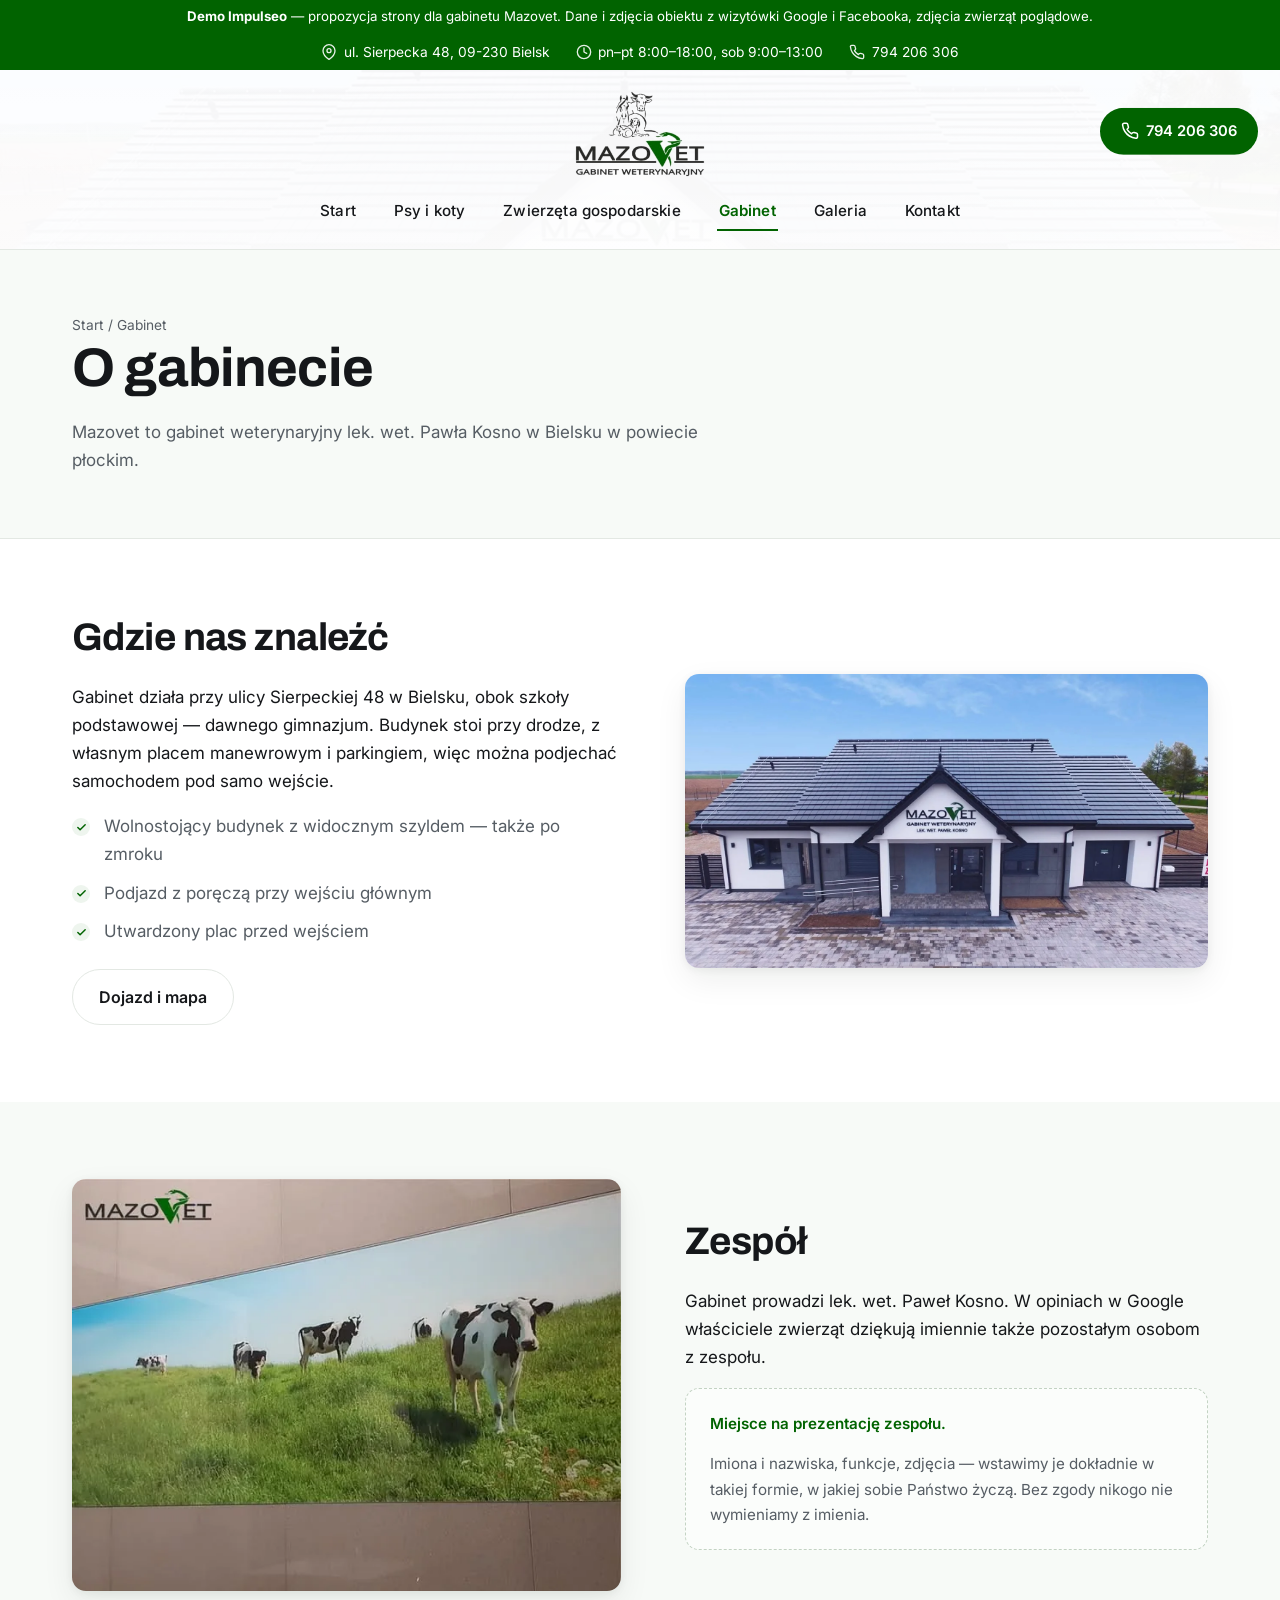
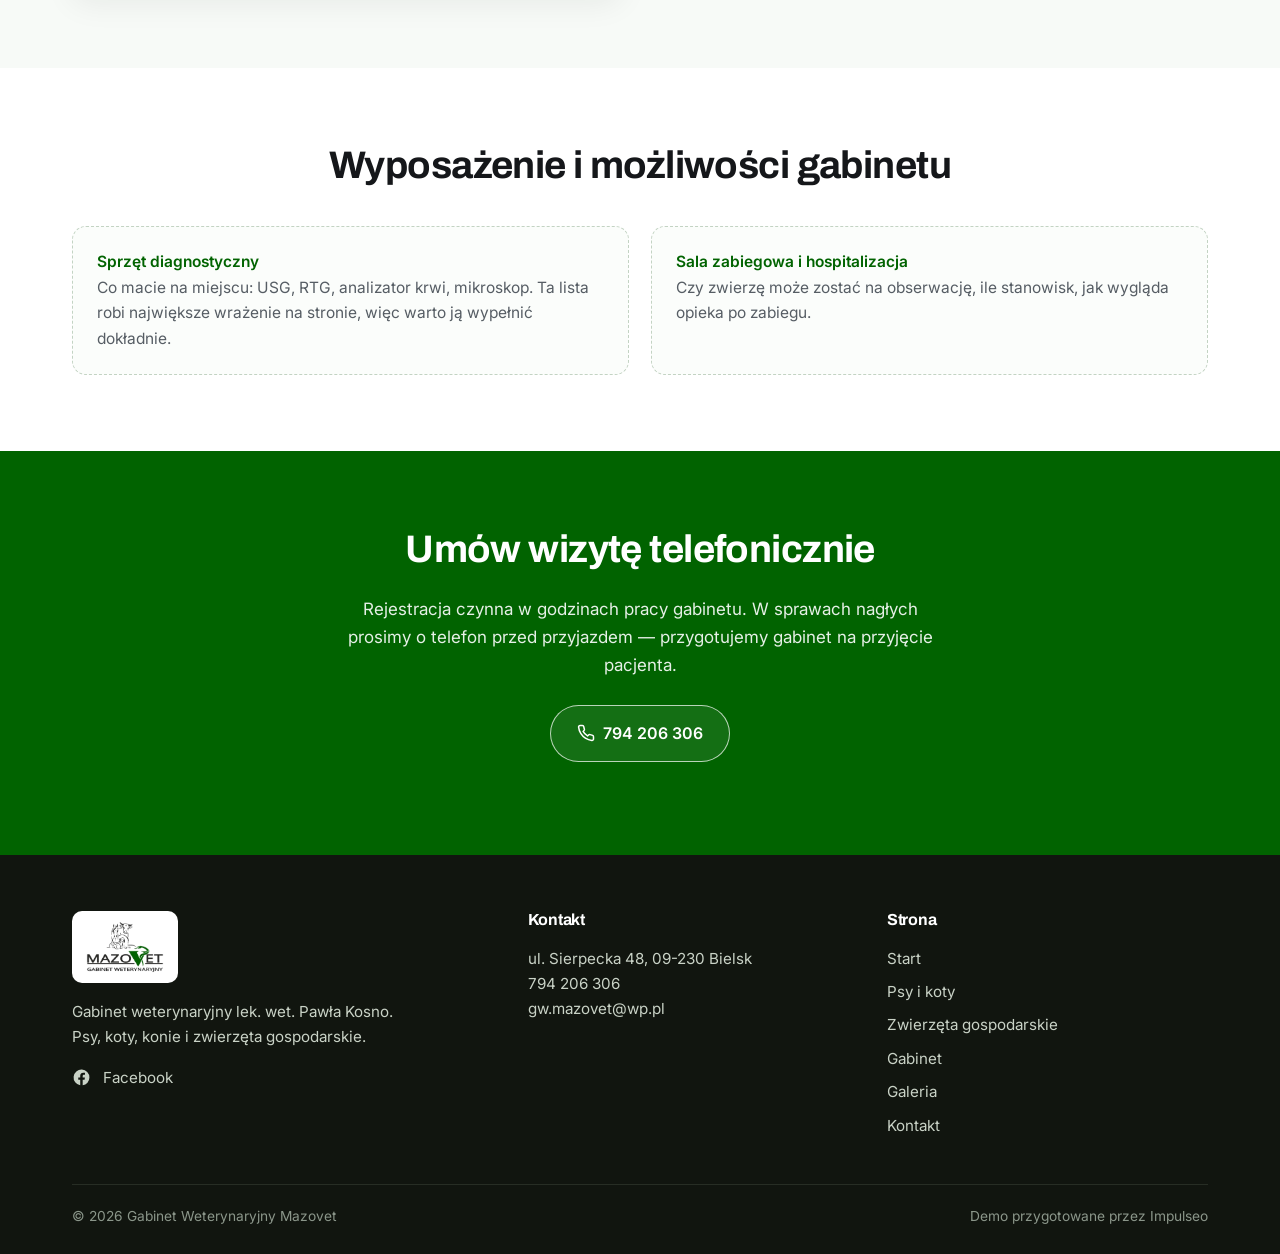
==== gabinet.html @ cbe58771 "Demo strony dla Gabinetu Weterynaryjnego Mazovet (Bielsk) Sześć podstron na treściach potwierdzonych" ====
<!DOCTYPE html>
<html lang="pl">
<head>
<meta charset="utf-8">
<meta name="viewport" content="width=device-width, initial-scale=1">
<meta name="robots" content="noindex, nofollow">
<title>O gabinecie — Mazovet, weterynarz w Bielsku</title>
<meta name="description" content="Gabinet weterynaryjny Mazovet przy ul. Sierpeckiej 48 w Bielsku — budynek, zespół i wyposażenie. Telefon: 794 206 306.">
<link rel="canonical" href="https://impulseo-pl.github.io/mazovet-gabinet-weterynaryjny/gabinet.html">
<meta property="og:type" content="website">
<meta property="og:title" content="O gabinecie — Mazovet, weterynarz w Bielsku">
<meta property="og:description" content="Gabinet weterynaryjny Mazovet przy ul. Sierpeckiej 48 w Bielsku — budynek, zespół i wyposażenie. Telefon: 794 206 306.">
<meta property="og:image" content="https://impulseo-pl.github.io/mazovet-gabinet-weterynaryjny/assets/img/klinika.webp">
<meta property="og:locale" content="pl_PL">
<meta name="twitter:card" content="summary_large_image">
<link rel="icon" href="assets/img/favicon-32.png?v=e018c4e5" sizes="32x32">
<link rel="icon" href="assets/img/favicon-192.png?v=eaf40a9d" sizes="192x192">
<link rel="apple-touch-icon" href="assets/img/apple-touch-icon.png?v=413454d2">
<link rel="preconnect" href="https://fonts.googleapis.com">
<link rel="preconnect" href="https://fonts.gstatic.com" crossorigin>
<link href="https://fonts.googleapis.com/css2?family=Archivo:wght@600;700&family=Inter:wght@400;500;600&display=swap" rel="stylesheet">
<link rel="stylesheet" href="assets/style.css?v=e5a9e0aa">
</head>
<body>

<div class="demo-bar">
  <b>Demo Impulseo</b> — propozycja strony dla gabinetu Mazovet. Dane i zdjęcia obiektu z wizytówki Google i Facebooka, zdjęcia zwierząt poglądowe.
</div>

<header class="site-head">
  <div class="topbar">
    <div class="wrap">
      <span class="ti"><svg viewBox="0 0 24 24" fill="none" stroke="currentColor" stroke-width="2" stroke-linecap="round" stroke-linejoin="round"><path d="M21 10c0 7-9 13-9 13s-9-6-9-13a9 9 0 0 1 18 0z"/><circle cx="12" cy="10" r="3"/></svg> ul. Sierpecka 48, 09-230 Bielsk</span>
      <span class="ti hide-m"><svg viewBox="0 0 24 24" fill="none" stroke="currentColor" stroke-width="2" stroke-linecap="round" stroke-linejoin="round"><circle cx="12" cy="12" r="10"/><polyline points="12 6 12 12 16 14"/></svg> pn–pt 8:00–18:00, sob 9:00–13:00</span>
      <a class="ti" href="tel:+48794206306"><svg viewBox="0 0 24 24" fill="none" stroke="currentColor" stroke-width="2" stroke-linecap="round" stroke-linejoin="round"><path d="M22 16.92v3a2 2 0 0 1-2.18 2 19.79 19.79 0 0 1-8.63-3.07 19.5 19.5 0 0 1-6-6 19.79 19.79 0 0 1-3.07-8.67A2 2 0 0 1 4.11 2h3a2 2 0 0 1 2 1.72c.13.96.36 1.9.7 2.81a2 2 0 0 1-.45 2.11L8.09 9.91a16 16 0 0 0 6 6l1.27-1.27a2 2 0 0 1 2.11-.45c.9.34 1.85.57 2.81.7A2 2 0 0 1 22 16.92z"/></svg> 794 206 306</a>
    </div>
  </div>
  <div class="head-bg">
  <div class="head-main">
    <a class="brand" href="index.html">
      <img src="assets/img/logo.png?v=a83ef169" alt="Mazovet — Gabinet Weterynaryjny" width="461" height="307">
    </a>
    <a class="btn btn-primary btn-sm head-cta" href="tel:+48794206306"><svg viewBox="0 0 24 24" fill="none" stroke="currentColor" stroke-width="2" stroke-linecap="round" stroke-linejoin="round"><path d="M22 16.92v3a2 2 0 0 1-2.18 2 19.79 19.79 0 0 1-8.63-3.07 19.5 19.5 0 0 1-6-6 19.79 19.79 0 0 1-3.07-8.67A2 2 0 0 1 4.11 2h3a2 2 0 0 1 2 1.72c.13.96.36 1.9.7 2.81a2 2 0 0 1-.45 2.11L8.09 9.91a16 16 0 0 0 6 6l1.27-1.27a2 2 0 0 1 2.11-.45c.9.34 1.85.57 2.81.7A2 2 0 0 1 22 16.92z"/></svg> 794 206 306</a>
    <button class="burger" aria-expanded="false" aria-controls="mainnav" aria-label="Menu">
      <span></span><span></span><span></span>
    </button>
  </div>
  <nav class="mainnav" id="mainnav" aria-label="Główna"><a href="index.html">Start</a><a href="psy-i-koty.html">Psy i koty</a><a href="zwierzeta-gospodarskie.html">Zwierzęta gospodarskie</a><a href="gabinet.html" aria-current="page">Gabinet</a><a href="galeria.html">Galeria</a><a href="kontakt.html">Kontakt</a></nav>
  </div>
</header>

<div class="pagehead">
  <div class="wrap">
    <p class="crumbs"><a href="index.html">Start</a> / Gabinet</p>
    <h1>O gabinecie</h1>
    <p>Mazovet to gabinet weterynaryjny lek. wet. Pawła Kosno w Bielsku w powiecie płockim.</p>
  </div>
</div>

<section>
  <div class="wrap">
    <div class="split">
      <div class="split-txt">
        <h2 class="mt0">Gdzie nas znaleźć</h2>
        <p>Gabinet działa przy ulicy Sierpeckiej 48 w Bielsku, obok szkoły podstawowej — dawnego gimnazjum. Budynek stoi przy drodze, z własnym placem manewrowym i parkingiem, więc można podjechać samochodem pod samo wejście.</p>
        <ul class="ticks">
          <li>Wolnostojący budynek z widocznym szyldem — także po zmroku</li>
          <li>Podjazd z poręczą przy wejściu głównym</li>
          <li>Utwardzony plac przed wejściem</li>
        </ul>
        <a class="btn btn-line" href="kontakt.html">Dojazd i mapa</a>
      </div>
      <div class="split-img"><img src="assets/img/klinika.webp?v=2d670b01" alt="Budynek gabinetu Mazovet" width="1440" height="810" loading="lazy"></div>
    </div>
  </div>
</section>

<section style="background:var(--bg-2)">
  <div class="wrap">
    <div class="split rev">
      <div class="split-txt">
        <h2 class="mt0">Zespół</h2>
        <p>Gabinet prowadzi lek. wet. Paweł Kosno. W opiniach w Google właściciele zwierząt dziękują imiennie także pozostałym osobom z zespołu.</p>
        <div class="todo">
          <p><b>Miejsce na prezentację zespołu.</b></p>
          <p>Imiona i nazwiska, funkcje, zdjęcia — wstawimy je dokładnie w takiej formie, w jakiej sobie Państwo życzą. Bez zgody nikogo nie wymieniamy z imienia.</p>
        </div>
      </div>
      <div class="split-img"><img src="assets/img/gabinet-wnetrze.webp?v=be532d9b" alt="Wnętrze gabinetu Mazovet" width="640" height="480" loading="lazy"></div>
    </div>
  </div>
</section>

<section>
  <div class="wrap">
    <div class="sec-head center">
      <h2>Wyposażenie i możliwości gabinetu</h2>
    </div>
    <div class="grid g2">
      <div class="card todo"><p><b>Sprzęt diagnostyczny</b></p><p>Co macie na miejscu: USG, RTG, analizator krwi, mikroskop. Ta lista robi największe wrażenie na stronie, więc warto ją wypełnić dokładnie.</p></div>
      <div class="card todo"><p><b>Sala zabiegowa i hospitalizacja</b></p><p>Czy zwierzę może zostać na obserwację, ile stanowisk, jak wygląda opieka po zabiegu.</p></div>
    </div>
  </div>
</section>

<section class="cta">
  <div class="wrap">
    <h2>Umów wizytę telefonicznie</h2>
    <p>Rejestracja czynna w godzinach pracy gabinetu. W sprawach nagłych prosimy o telefon przed przyjazdem — przygotujemy gabinet na przyjęcie pacjenta.</p>
    <p style="margin-top:26px"><a class="btn btn-ghost" href="tel:+48794206306"><svg viewBox="0 0 24 24" fill="none" stroke="currentColor" stroke-width="2" stroke-linecap="round" stroke-linejoin="round"><path d="M22 16.92v3a2 2 0 0 1-2.18 2 19.79 19.79 0 0 1-8.63-3.07 19.5 19.5 0 0 1-6-6 19.79 19.79 0 0 1-3.07-8.67A2 2 0 0 1 4.11 2h3a2 2 0 0 1 2 1.72c.13.96.36 1.9.7 2.81a2 2 0 0 1-.45 2.11L8.09 9.91a16 16 0 0 0 6 6l1.27-1.27a2 2 0 0 1 2.11-.45c.9.34 1.85.57 2.81.7A2 2 0 0 1 22 16.92z"/></svg> 794 206 306</a></p>
  </div>
</section>

<script type="application/ld+json">
{"@context":"https://schema.org","@type":"VeterinaryCare","name":"Mazovet — Gabinet Weterynaryjny lek. wet. Paweł Kosno",
"telephone":"+48 794 206 306","email":"gw.mazovet@wp.pl",
"address":{"@type":"PostalAddress","streetAddress":"ul. Sierpecka 48","postalCode":"09-230","addressLocality":"Bielsk","addressRegion":"mazowieckie","addressCountry":"PL"},
"geo":{"@type":"GeoCoordinates","latitude":52.6791114,"longitude":19.8009251},
"areaServed":["Bielsk","Gozdowo","Drobin","Sierpc","Płock","powiat płocki"],
"openingHoursSpecification":[
{"@type":"OpeningHoursSpecification","dayOfWeek":["Monday","Tuesday","Wednesday","Thursday","Friday"],"opens":"08:00","closes":"18:00"},
{"@type":"OpeningHoursSpecification","dayOfWeek":"Saturday","opens":"09:00","closes":"13:00"}],
"sameAs":["https://www.facebook.com/profile.php?id=100063583105562"]}
</script>

<footer class="site-foot">
  <div class="wrap">
    <div class="foot-grid">
      <div>
        <img class="flogo" src="assets/img/logo.png?v=a83ef169" alt="Mazovet — Gabinet Weterynaryjny" width="461" height="307">
        <p class="mt0">Gabinet weterynaryjny lek. wet. Pawła Kosno.<br>Psy, koty, konie i zwierzęta gospodarskie.</p>
        <p><a href="https://www.facebook.com/profile.php?id=100063583105562" rel="noopener"><svg viewBox="0 0 24 24" fill="currentColor"><path d="M22 12a10 10 0 1 0-11.6 9.9v-7h-2.5V12h2.5V9.8c0-2.5 1.5-3.9 3.8-3.9 1.1 0 2.2.2 2.2.2v2.5h-1.3c-1.2 0-1.6.8-1.6 1.6V12h2.8l-.4 2.9h-2.4v7A10 10 0 0 0 22 12z"/></svg> Facebook</a></p>
      </div>
      <div>
        <h4>Kontakt</h4>
        <p>ul. Sierpecka 48, 09-230 Bielsk<br>
        <a href="tel:+48794206306">794 206 306</a><br>
        <a href="mailto:gw.mazovet@wp.pl">gw.mazovet@wp.pl</a></p>
      </div>
      <div>
        <h4>Strona</h4>
        <ul class="foot-links"><li><a href="index.html">Start</a></li><li><a href="psy-i-koty.html">Psy i koty</a></li><li><a href="zwierzeta-gospodarskie.html">Zwierzęta gospodarskie</a></li><li><a href="gabinet.html">Gabinet</a></li><li><a href="galeria.html">Galeria</a></li><li><a href="kontakt.html">Kontakt</a></li></ul>
      </div>
    </div>
    <div class="foot-bottom">
      <span>© 2026 Gabinet Weterynaryjny Mazovet</span>
      <span>Demo przygotowane przez Impulseo</span>
    </div>
  </div>
</footer>

<script src="assets/main.js?v=67fc43ce"></script>
</body>
</html>
---- assets/style.css ----
/* Mazovet — Gabinet Weterynaryjny. Demo Impulseo. */
:root{
  --green:#016300;
  --green-d:#014a00;
  --green-l:#eef5ee;
  --ink:#15171a;
  --ink-2:#565d64;
  --line:#e3e8e3;
  --bg:#fff;
  --bg-2:#f7faf7;
  --radius:14px;
  --shadow:0 2px 8px rgba(16,32,16,.06), 0 12px 32px rgba(16,32,16,.07);
  --head-h:188px;
}

*{box-sizing:border-box}
html{scroll-behavior:smooth}
body{
  margin:0;background:var(--bg);color:var(--ink);
  font-family:Inter,-apple-system,BlinkMacSystemFont,"Segoe UI",Roboto,sans-serif;
  font-size:17px;line-height:1.65;-webkit-font-smoothing:antialiased;
}
img{max-width:100%;display:block}
a{color:inherit}
h1,h2,h3,h4{font-family:Archivo,Inter,sans-serif;line-height:1.14;letter-spacing:-.015em;margin:0 0 .6em}
h1{font-size:clamp(2.05rem, 1.5rem + 2.4vw, 3.4rem);font-weight:700}
h2{font-size:clamp(1.6rem, 1.25rem + 1.5vw, 2.4rem);font-weight:700}
h3{font-size:1.18rem;font-weight:600}
p{margin:0 0 1em}
.wrap{max-width:1180px;margin:0 auto;padding:0 22px}
.wrap-narrow{max-width:900px;margin:0 auto;padding:0 22px}
.sr-only{position:absolute;width:1px;height:1px;padding:0;margin:-1px;overflow:hidden;clip:rect(0 0 0 0);white-space:nowrap;border:0}
section{padding:clamp(52px,6vw,90px) 0}
.lead{font-size:1.12rem;color:var(--ink-2);max-width:62ch}
.muted{color:var(--ink-2)}
.center{text-align:center}
.mt0{margin-top:0}

/* ---------- pasek demo ---------- */
.demo-bar{background:var(--green);color:#fff;font-size:.83rem;text-align:center;padding:.55em 20px;line-height:1.45}
.demo-bar b{font-weight:700}

/* ---------- nagłówek: gruby, logo centralnie ---------- */
.site-head{position:relative;z-index:40;background:#fff;border-bottom:1px solid var(--line)}
.head-bg{
  position:relative;
  background-image:linear-gradient(rgba(255,255,255,.955),rgba(255,255,255,.975)),url("img/klinika.webp");
  background-size:cover;background-position:center 34%;
}
.site-head.over{position:absolute;left:0;right:0;border-bottom:0;background:transparent}
.site-head.over .head-bg{background-image:linear-gradient(rgba(255,255,255,.9),rgba(255,255,255,.94)),url("img/klinika.webp");backdrop-filter:blur(6px)}
.site-head.solid .head-bg{background-image:linear-gradient(rgba(255,255,255,.97),rgba(255,255,255,.985)),url("img/klinika.webp")}
.topbar{background:var(--green);color:#fff;font-size:.86rem}
.topbar .wrap{display:flex;gap:26px;align-items:center;justify-content:center;flex-wrap:wrap;padding-top:.5em;padding-bottom:.5em}
.topbar a{text-decoration:none}
.topbar a:hover{text-decoration:underline}
.topbar .ti{display:inline-flex;align-items:center;gap:.5em;white-space:nowrap}
.topbar svg{width:16px;height:16px;flex:0 0 auto;opacity:.9}

.head-main{display:flex;align-items:center;justify-content:center;padding:20px 22px 14px;position:relative}
.head-main .brand{display:block}
.head-main .brand img{height:88px;width:auto}
.mainnav{display:flex;justify-content:center;gap:34px;flex-wrap:wrap;padding:0 22px 18px}
.mainnav a{
  text-decoration:none;font-size:.95rem;font-weight:500;letter-spacing:.01em;
  padding:6px 2px;border-bottom:2px solid transparent;color:var(--ink);
}
.mainnav a:hover{color:var(--green);border-bottom-color:var(--green)}
.mainnav a[aria-current="page"]{color:var(--green);border-bottom-color:var(--green);font-weight:600}
.head-cta{position:absolute;right:22px;top:50%;transform:translateY(-50%)}
.burger{display:none;position:absolute;right:18px;top:50%;transform:translateY(-50%);width:46px;height:42px;border:1px solid var(--line);border-radius:10px;background:#fff;cursor:pointer}
.burger span{display:block;width:20px;height:2px;background:var(--ink);margin:4px auto;border-radius:2px;transition:.2s}
.burger[aria-expanded="true"] span:nth-child(1){transform:translateY(6px) rotate(45deg)}
.burger[aria-expanded="true"] span:nth-child(2){opacity:0}
.burger[aria-expanded="true"] span:nth-child(3){transform:translateY(-6px) rotate(-45deg)}

/* ---------- przyciski ---------- */
.btn{display:inline-flex;align-items:center;justify-content:center;gap:.5em;padding:14px 26px;border-radius:999px;text-decoration:none;font-weight:600;font-size:1rem;border:1.5px solid transparent;transition:.15s;cursor:pointer}
.btn svg{width:18px;height:18px}
.btn-primary{background:var(--green);color:#fff}
.btn-primary:hover{background:var(--green-d)}
.btn-ghost{border-color:#fff;color:#fff;background:rgba(255,255,255,.08)}
.btn-ghost:hover{background:#fff;color:var(--green)}
.btn-line{border-color:var(--line);background:#fff;color:var(--ink)}
.btn-line:hover{border-color:var(--green);color:var(--green)}
.btn-sm{padding:10px 20px;font-size:.92rem}

/* ---------- hero ---------- */
.hero{position:relative;min-height:clamp(560px,78vh,760px);display:flex;align-items:flex-end;color:#fff;overflow:hidden}
.hero-img{position:absolute;inset:0}
.hero-img img{width:100%;height:100%;object-fit:cover;object-position:center 58%}
.hero-img::after{content:"";position:absolute;inset:0;background:linear-gradient(180deg,rgba(10,20,10,.34) 0%,rgba(10,20,10,.12) 34%,rgba(8,16,8,.72) 100%),linear-gradient(100deg,rgba(6,14,6,.66) 0%,rgba(6,14,6,.34) 44%,rgba(6,14,6,.04) 72%)}
.hero-in{position:relative;padding:0 0 clamp(46px,6vw,74px);max-width:720px}
.hero h1{color:#fff;text-shadow:0 2px 18px rgba(0,0,0,.32)}
.hero p{font-size:1.1rem;color:rgba(255,255,255,.92);max-width:56ch}
.hero-actions{display:flex;gap:14px;flex-wrap:wrap;margin-top:26px}
.hero-badge{display:inline-flex;align-items:center;gap:.55em;background:rgba(255,255,255,.14);border:1px solid rgba(255,255,255,.3);border-radius:999px;padding:7px 16px;font-size:.88rem;margin-bottom:18px}
.hero-badge b{font-weight:600}
.hero-badge svg{width:15px;height:15px;flex:0 0 auto;color:#f2c94c}

/* ---------- pasek informacyjny ---------- */
.strip{background:var(--bg-2);border-bottom:1px solid var(--line)}
.strip .wrap{display:grid;grid-template-columns:repeat(3,1fr);gap:22px;padding-top:26px;padding-bottom:26px}
.strip .it{display:flex;gap:14px;align-items:flex-start}
.strip .ic{flex:0 0 auto;width:40px;height:40px;border-radius:50%;background:var(--green-l);color:var(--green);display:grid;place-items:center}
.strip .ic svg{width:20px;height:20px}
.strip b{display:block;font-size:.97rem}
.strip span{font-size:.92rem;color:var(--ink-2)}

/* ---------- siatki i karty ---------- */
.grid{display:grid;gap:22px}
.g2{grid-template-columns:repeat(2,1fr)}
.g3{grid-template-columns:repeat(3,1fr)}
.g4{grid-template-columns:repeat(4,1fr)}
.card{background:#fff;border:1px solid var(--line);border-radius:var(--radius);padding:26px;transition:.18s}
.card:hover{border-color:#c9d6c9;box-shadow:var(--shadow);transform:translateY(-2px)}
.card h3{margin-bottom:.35em}
.card p{color:var(--ink-2);font-size:.97rem;margin-bottom:0}
.card .ic{width:46px;height:46px;border-radius:12px;background:var(--green-l);color:var(--green);display:grid;place-items:center;margin-bottom:16px}
.card .ic svg{width:24px;height:24px}
.card-img{padding:0;overflow:hidden}
.card-img img{width:100%;height:210px;object-fit:cover}
.card-img .cb{padding:22px 24px 26px}

.sec-head{max-width:660px;margin-bottom:38px}
.sec-head.center{margin-left:auto;margin-right:auto;text-align:center}
.kicker{display:inline-block;font-size:.78rem;letter-spacing:.14em;text-transform:uppercase;color:var(--green);font-weight:600;margin-bottom:.9em}

/* ---------- sekcja dwudzielna ---------- */
.split{display:grid;grid-template-columns:1.05fr 1fr;gap:clamp(30px,5vw,66px);align-items:center}
.split.rev .split-txt{order:2}
.split-img{border-radius:var(--radius);overflow:hidden;box-shadow:var(--shadow)}
.split-img img{width:100%;height:100%;object-fit:cover;max-height:460px}
.split-imgs{display:grid;grid-template-columns:1fr 1fr;gap:14px}
.split-imgs img{border-radius:12px;height:100%;max-height:240px;object-fit:cover;width:100%}
.split-imgs .wide{grid-column:1/-1;max-height:280px}

/* ---------- lista z ptaszkami ---------- */
.ticks{list-style:none;padding:0;margin:0 0 1.4em}
.ticks li{position:relative;padding-left:32px;margin-bottom:.62em;color:var(--ink-2)}
.ticks li::before{
  content:"";position:absolute;left:0;top:.36em;width:18px;height:18px;border-radius:50%;
  background:var(--green-l) url("data:image/svg+xml,%3Csvg xmlns='http://www.w3.org/2000/svg' viewBox='0 0 24 24' fill='none' stroke='%23016300' stroke-width='3.2' stroke-linecap='round' stroke-linejoin='round'%3E%3Cpolyline points='20 6 9 17 4 12'/%3E%3C/svg%3E") center/11px no-repeat;
}

/* ---------- ocena Google ---------- */
.rating{display:flex;align-items:center;gap:26px;flex-wrap:wrap;background:var(--green-l);border-radius:var(--radius);padding:28px 32px}
.rating .score{font-family:Archivo,sans-serif;font-size:3rem;font-weight:700;line-height:1;color:var(--green)}
.stars{color:#f2a413;letter-spacing:.1em;font-size:1.1rem}

/* ---------- miejsce na treść od klienta ---------- */
.todo{border:1.5px dashed #c3d3c3;border-radius:var(--radius);background:#fbfdfb;padding:22px 24px;color:var(--ink-2);font-size:.95rem}
.todo b{color:var(--green);font-weight:600}
.todo p:last-child{margin-bottom:0}

/* ---------- galeria ---------- */
.filters{display:flex;gap:10px;flex-wrap:wrap;margin-bottom:28px;justify-content:center}
.filters button{border:1px solid var(--line);background:#fff;border-radius:999px;padding:9px 20px;font:inherit;font-size:.92rem;cursor:pointer;transition:.15s}
.filters button:hover{border-color:var(--green);color:var(--green)}
.filters button[aria-pressed="true"]{background:var(--green);border-color:var(--green);color:#fff}
.gal{display:grid;grid-template-columns:repeat(3,1fr);gap:16px}
.gal figure{margin:0;border-radius:12px;overflow:hidden;background:#eef1ee;position:relative}
.gal img{width:100%;height:250px;object-fit:cover;transition:.35s}
.gal figure:hover img{transform:scale(1.04)}
.gal figcaption{position:absolute;left:0;right:0;bottom:0;padding:26px 16px 12px;color:#fff;font-size:.88rem;background:linear-gradient(180deg,transparent,rgba(0,0,0,.66))}

/* ---------- kontakt ---------- */
.contact-grid{display:grid;grid-template-columns:1fr 1fr;gap:clamp(28px,4vw,56px)}
.info-list{list-style:none;padding:0;margin:0}
.info-list li{display:flex;gap:14px;padding:16px 0;border-bottom:1px solid var(--line)}
.info-list li:last-child{border-bottom:0}
.info-list .ic{flex:0 0 auto;width:40px;height:40px;border-radius:50%;background:var(--green-l);color:var(--green);display:grid;place-items:center}
.info-list .ic svg{width:19px;height:19px}
.info-list b{display:block;font-size:.88rem;color:var(--ink-2);font-weight:500}
.info-list a,.info-list span{font-size:1.05rem;text-decoration:none}
.info-list a:hover{color:var(--green)}
.hours{width:100%;border-collapse:collapse}
.hours td{padding:9px 0;border-bottom:1px solid var(--line);font-size:.98rem}
.hours td:last-child{text-align:right;font-weight:600}
.hours tr.today td{color:var(--green)}
.map{border-radius:var(--radius);overflow:hidden;border:1px solid var(--line);height:100%;min-height:340px}
.map iframe{width:100%;height:100%;min-height:340px;border:0;display:block}

form .row{display:grid;grid-template-columns:1fr 1fr;gap:16px}
label{display:block;font-size:.9rem;font-weight:500;margin-bottom:6px}
input,textarea,select{
  width:100%;padding:13px 15px;border:1px solid var(--line);border-radius:10px;font:inherit;font-size:.97rem;background:#fff;margin-bottom:16px;
}
input:focus,textarea:focus,select:focus{outline:2px solid var(--green);outline-offset:1px;border-color:transparent}
textarea{min-height:130px;resize:vertical}
.form-note{font-size:.86rem;color:var(--ink-2)}

/* ---------- CTA ---------- */
.cta{background:var(--green);color:#fff;text-align:center}
.cta h2{color:#fff}
.cta p{color:rgba(255,255,255,.9);max-width:56ch;margin-left:auto;margin-right:auto}
.cta .btn-ghost{border-color:rgba(255,255,255,.7)}

/* ---------- nagłówek podstrony ---------- */
.pagehead{background:var(--bg-2);border-bottom:1px solid var(--line);padding:clamp(40px,5vw,64px) 0}
.pagehead h1{margin-bottom:.35em}
.pagehead p{color:var(--ink-2);max-width:62ch;margin-bottom:0}
.crumbs{font-size:.86rem;color:var(--ink-2);margin-bottom:1.1em}
.crumbs a{text-decoration:none}
.crumbs a:hover{color:var(--green)}

/* ---------- stopka ---------- */
.site-foot{background:#11150f;color:#c9d2c6;padding:56px 0 26px;font-size:.95rem}
.site-foot a{text-decoration:none;color:#c9d2c6}
.site-foot a:hover{color:#fff}
.site-foot a svg{width:19px;height:19px;display:inline-block;vertical-align:-4px;margin-right:8px}
.foot-grid{display:grid;grid-template-columns:1.3fr 1fr 1fr;gap:38px}
.site-foot h4{color:#fff;font-size:1rem;margin-bottom:1em}
.site-foot .flogo{height:72px;width:auto;background:#fff;border-radius:10px;padding:10px 14px;margin-bottom:16px}
.foot-links{list-style:none;padding:0;margin:0}
.foot-links li{margin-bottom:.55em}
.foot-bottom{border-top:1px solid #272d24;margin-top:38px;padding-top:20px;display:flex;justify-content:space-between;gap:18px;flex-wrap:wrap;font-size:.86rem;color:#8b968a}

/* ---------- animacje ---------- */
.js .reveal{opacity:0;transform:translateY(16px);transition:opacity .6s ease,transform .6s ease}
.js .reveal.in{opacity:1;transform:none}

/* ---------- responsywność ---------- */
@media (max-width:980px){
  .g4{grid-template-columns:repeat(2,1fr)}
  .g3{grid-template-columns:repeat(2,1fr)}
  .split{grid-template-columns:1fr}
  .split.rev .split-txt{order:0}
  .contact-grid{grid-template-columns:1fr}
  .gal{grid-template-columns:repeat(2,1fr)}
  .strip .wrap{grid-template-columns:1fr;gap:16px}
}
@media (max-width:760px){
  body{font-size:16px}
  .topbar .wrap{gap:14px;font-size:.8rem}
  .topbar .ti.hide-m{display:none}
  .head-main{padding:14px 22px 12px}
  .head-main .brand img{height:58px}
  .head-cta{display:none}
  .burger{display:block}
  .mainnav{
    display:none;flex-direction:column;gap:0;padding:0 22px 14px;
  }
  .mainnav.open{display:flex}
  .mainnav a{padding:13px 0;border-bottom:1px solid var(--line);width:100%}
  .mainnav a:hover{border-bottom-color:var(--line)}
  .site-head.over{position:relative;background:#fff}
  .hero{min-height:auto;padding-top:clamp(180px,42vw,260px)}
  .g2,.g3,.g4{grid-template-columns:1fr}
  .gal{grid-template-columns:1fr}
  .gal img{height:230px}
  form .row{grid-template-columns:1fr}
  .foot-grid{grid-template-columns:1fr;gap:26px}
  .rating{padding:22px}
}
@media (prefers-reduced-motion:reduce){
  *{animation:none !important;transition:none !important}
  html{scroll-behavior:auto}
  .reveal{opacity:1;transform:none}
}
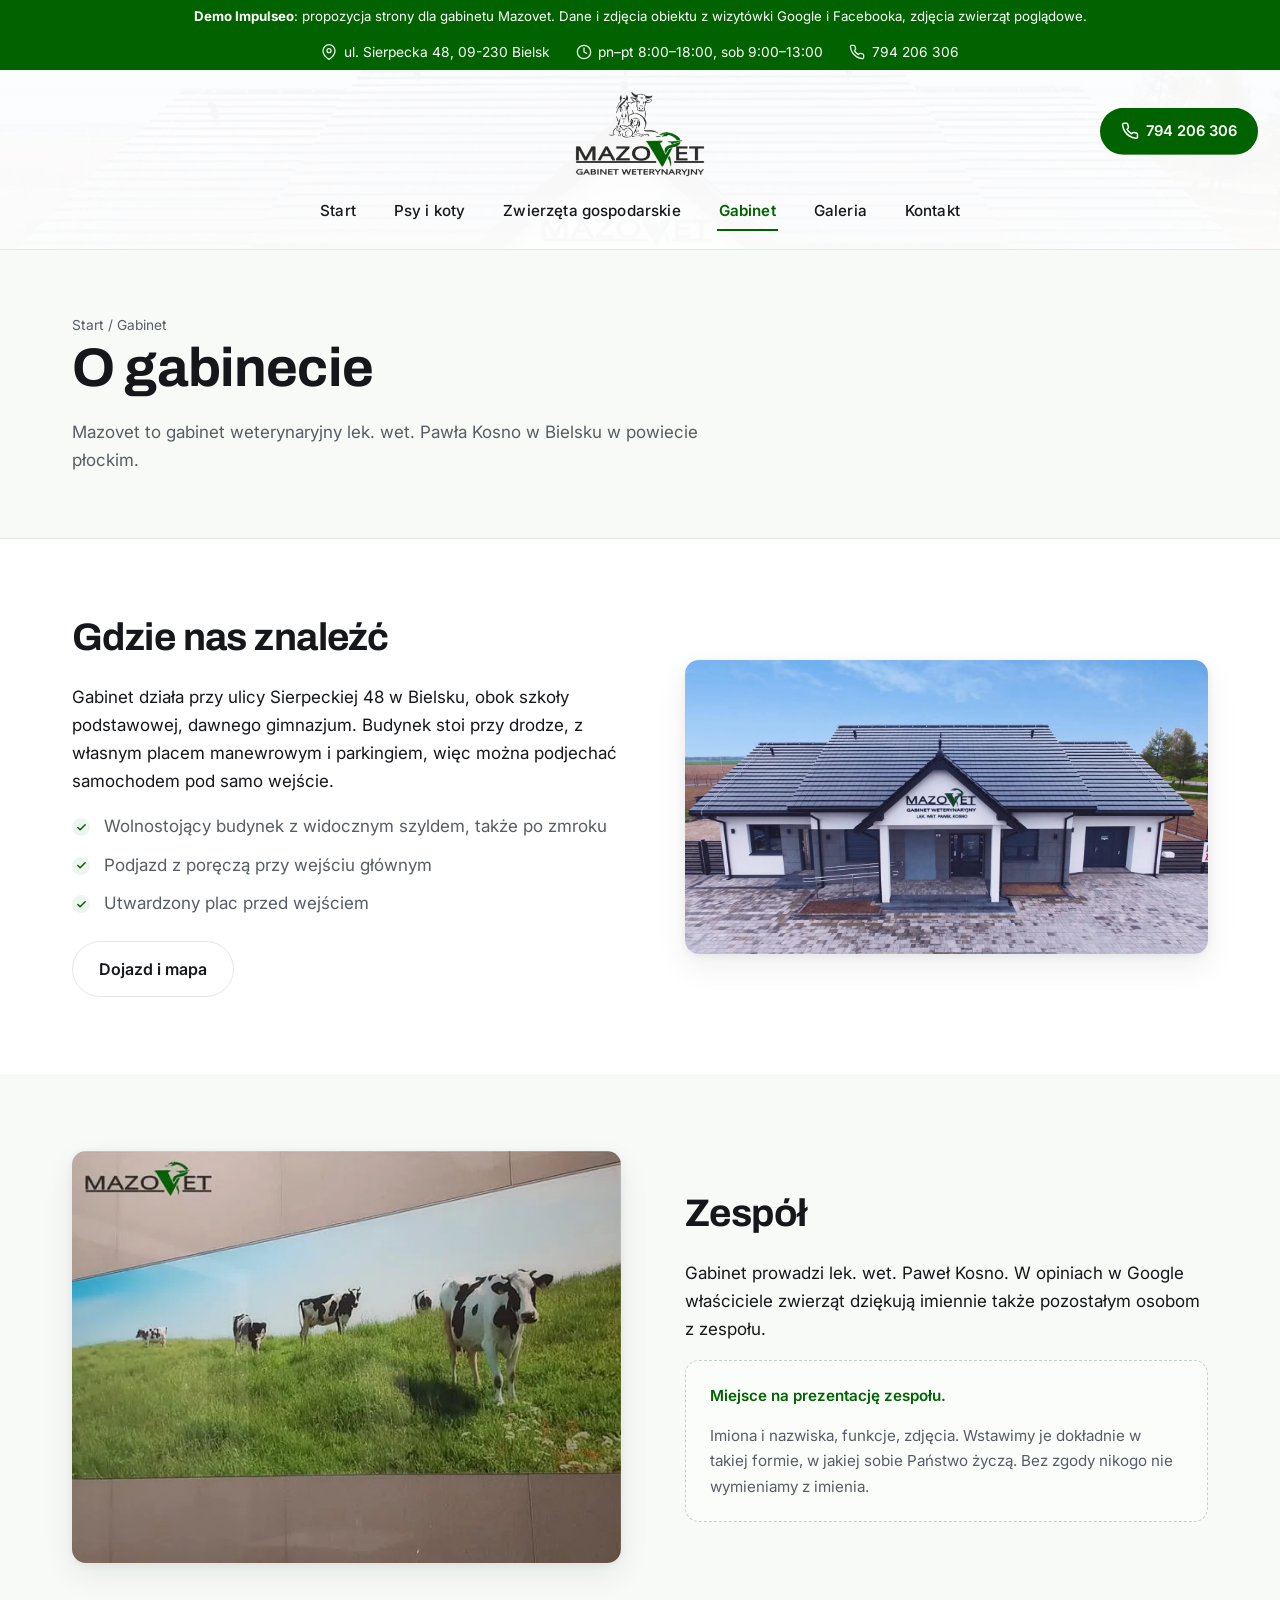
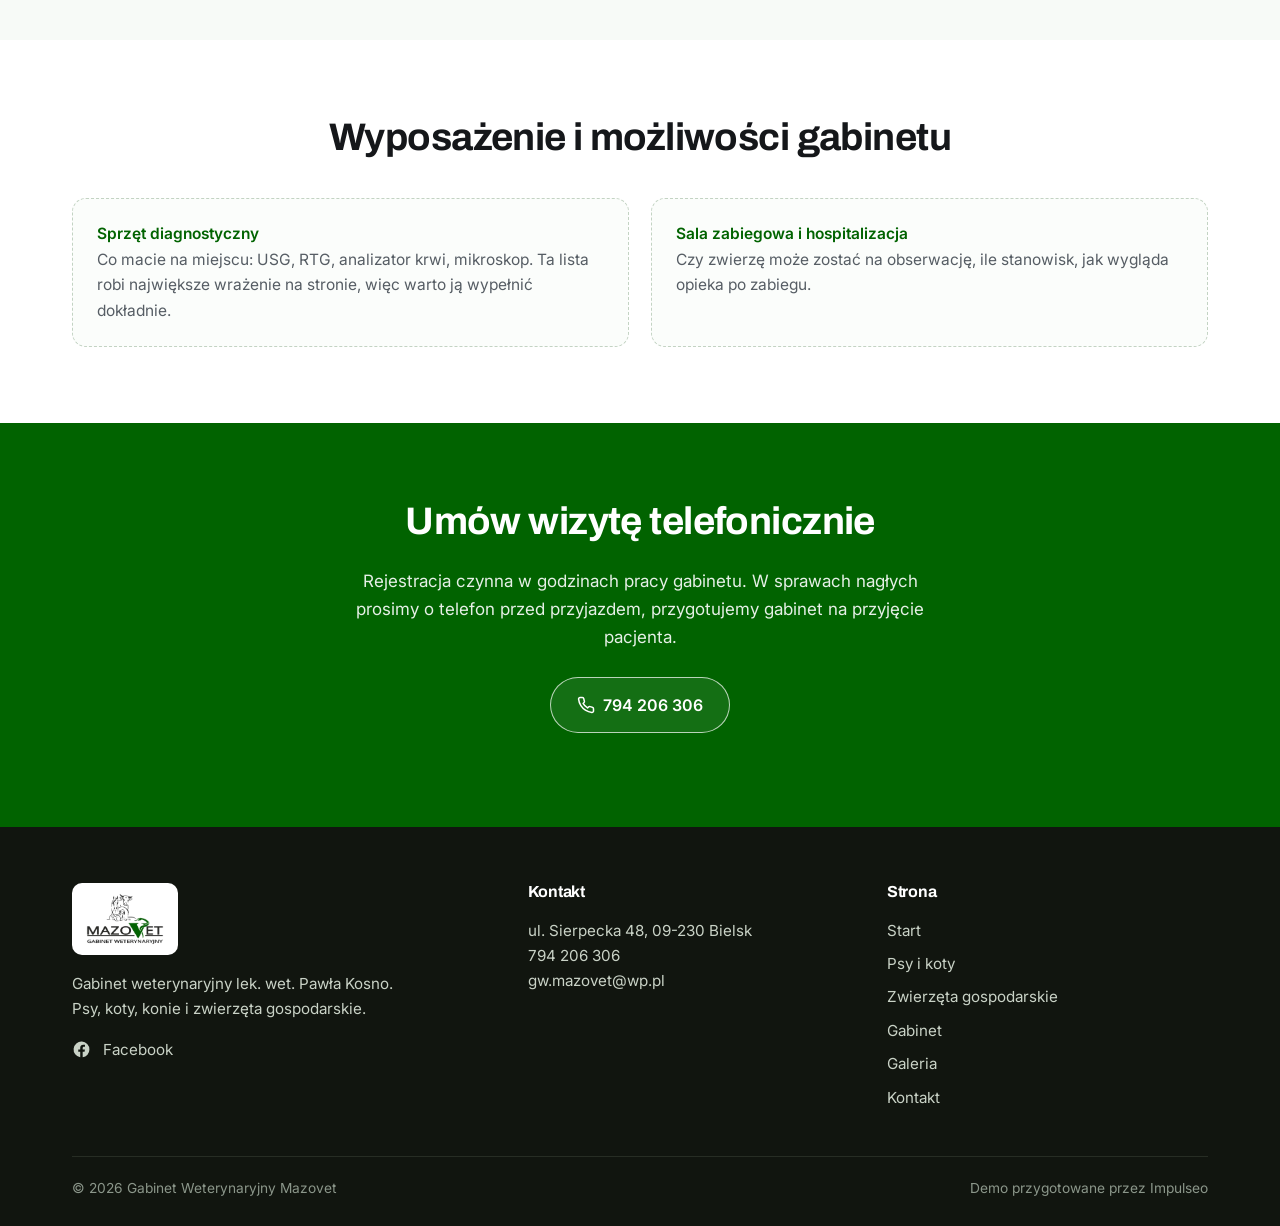
==== commit 85de0ae6: "Usunięcie długich myślników z treści strony Co-Authored-By: Claude Opus 5 (1M context) <noreply@anth" ====
--- a/gabinet.html
+++ b/gabinet.html
@@ -4,12 +4,12 @@
 <meta charset="utf-8">
 <meta name="viewport" content="width=device-width, initial-scale=1">
 <meta name="robots" content="noindex, nofollow">
-<title>O gabinecie — Mazovet, weterynarz w Bielsku</title>
-<meta name="description" content="Gabinet weterynaryjny Mazovet przy ul. Sierpeckiej 48 w Bielsku — budynek, zespół i wyposażenie. Telefon: 794 206 306.">
+<title>O gabinecie | Mazovet, weterynarz w Bielsku</title>
+<meta name="description" content="Gabinet weterynaryjny Mazovet przy ul. Sierpeckiej 48 w Bielsku: budynek, zespół i wyposażenie. Telefon: 794 206 306.">
 <link rel="canonical" href="https://impulseo-pl.github.io/mazovet-gabinet-weterynaryjny/gabinet.html">
 <meta property="og:type" content="website">
-<meta property="og:title" content="O gabinecie — Mazovet, weterynarz w Bielsku">
-<meta property="og:description" content="Gabinet weterynaryjny Mazovet przy ul. Sierpeckiej 48 w Bielsku — budynek, zespół i wyposażenie. Telefon: 794 206 306.">
+<meta property="og:title" content="O gabinecie | Mazovet, weterynarz w Bielsku">
+<meta property="og:description" content="Gabinet weterynaryjny Mazovet przy ul. Sierpeckiej 48 w Bielsku: budynek, zespół i wyposażenie. Telefon: 794 206 306.">
 <meta property="og:image" content="https://impulseo-pl.github.io/mazovet-gabinet-weterynaryjny/assets/img/klinika.webp">
 <meta property="og:locale" content="pl_PL">
 <meta name="twitter:card" content="summary_large_image">
@@ -19,12 +19,12 @@
 <link rel="preconnect" href="https://fonts.googleapis.com">
 <link rel="preconnect" href="https://fonts.gstatic.com" crossorigin>
 <link href="https://fonts.googleapis.com/css2?family=Archivo:wght@600;700&family=Inter:wght@400;500;600&display=swap" rel="stylesheet">
-<link rel="stylesheet" href="assets/style.css?v=e5a9e0aa">
+<link rel="stylesheet" href="assets/style.css?v=66fef443">
 </head>
 <body>
 
 <div class="demo-bar">
-  <b>Demo Impulseo</b> — propozycja strony dla gabinetu Mazovet. Dane i zdjęcia obiektu z wizytówki Google i Facebooka, zdjęcia zwierząt poglądowe.
+  <b>Demo Impulseo</b>: propozycja strony dla gabinetu Mazovet. Dane i zdjęcia obiektu z wizytówki Google i Facebooka, zdjęcia zwierząt poglądowe.
 </div>
 
 <header class="site-head">
@@ -38,7 +38,7 @@
   <div class="head-bg">
   <div class="head-main">
     <a class="brand" href="index.html">
-      <img src="assets/img/logo.png?v=a83ef169" alt="Mazovet — Gabinet Weterynaryjny" width="461" height="307">
+      <img src="assets/img/logo.png?v=a83ef169" alt="Mazovet, Gabinet Weterynaryjny" width="461" height="307">
     </a>
     <a class="btn btn-primary btn-sm head-cta" href="tel:+48794206306"><svg viewBox="0 0 24 24" fill="none" stroke="currentColor" stroke-width="2" stroke-linecap="round" stroke-linejoin="round"><path d="M22 16.92v3a2 2 0 0 1-2.18 2 19.79 19.79 0 0 1-8.63-3.07 19.5 19.5 0 0 1-6-6 19.79 19.79 0 0 1-3.07-8.67A2 2 0 0 1 4.11 2h3a2 2 0 0 1 2 1.72c.13.96.36 1.9.7 2.81a2 2 0 0 1-.45 2.11L8.09 9.91a16 16 0 0 0 6 6l1.27-1.27a2 2 0 0 1 2.11-.45c.9.34 1.85.57 2.81.7A2 2 0 0 1 22 16.92z"/></svg> 794 206 306</a>
     <button class="burger" aria-expanded="false" aria-controls="mainnav" aria-label="Menu">
@@ -62,9 +62,9 @@
     <div class="split">
       <div class="split-txt">
         <h2 class="mt0">Gdzie nas znaleźć</h2>
-        <p>Gabinet działa przy ulicy Sierpeckiej 48 w Bielsku, obok szkoły podstawowej — dawnego gimnazjum. Budynek stoi przy drodze, z własnym placem manewrowym i parkingiem, więc można podjechać samochodem pod samo wejście.</p>
+        <p>Gabinet działa przy ulicy Sierpeckiej 48 w Bielsku, obok szkoły podstawowej, dawnego gimnazjum. Budynek stoi przy drodze, z własnym placem manewrowym i parkingiem, więc można podjechać samochodem pod samo wejście.</p>
         <ul class="ticks">
-          <li>Wolnostojący budynek z widocznym szyldem — także po zmroku</li>
+          <li>Wolnostojący budynek z widocznym szyldem, także po zmroku</li>
           <li>Podjazd z poręczą przy wejściu głównym</li>
           <li>Utwardzony plac przed wejściem</li>
         </ul>
@@ -83,7 +83,7 @@
         <p>Gabinet prowadzi lek. wet. Paweł Kosno. W opiniach w Google właściciele zwierząt dziękują imiennie także pozostałym osobom z zespołu.</p>
         <div class="todo">
           <p><b>Miejsce na prezentację zespołu.</b></p>
-          <p>Imiona i nazwiska, funkcje, zdjęcia — wstawimy je dokładnie w takiej formie, w jakiej sobie Państwo życzą. Bez zgody nikogo nie wymieniamy z imienia.</p>
+          <p>Imiona i nazwiska, funkcje, zdjęcia. Wstawimy je dokładnie w takiej formie, w jakiej sobie Państwo życzą. Bez zgody nikogo nie wymieniamy z imienia.</p>
         </div>
       </div>
       <div class="split-img"><img src="assets/img/gabinet-wnetrze.webp?v=be532d9b" alt="Wnętrze gabinetu Mazovet" width="640" height="480" loading="lazy"></div>
@@ -106,13 +106,13 @@
 <section class="cta">
   <div class="wrap">
     <h2>Umów wizytę telefonicznie</h2>
-    <p>Rejestracja czynna w godzinach pracy gabinetu. W sprawach nagłych prosimy o telefon przed przyjazdem — przygotujemy gabinet na przyjęcie pacjenta.</p>
+    <p>Rejestracja czynna w godzinach pracy gabinetu. W sprawach nagłych prosimy o telefon przed przyjazdem, przygotujemy gabinet na przyjęcie pacjenta.</p>
     <p style="margin-top:26px"><a class="btn btn-ghost" href="tel:+48794206306"><svg viewBox="0 0 24 24" fill="none" stroke="currentColor" stroke-width="2" stroke-linecap="round" stroke-linejoin="round"><path d="M22 16.92v3a2 2 0 0 1-2.18 2 19.79 19.79 0 0 1-8.63-3.07 19.5 19.5 0 0 1-6-6 19.79 19.79 0 0 1-3.07-8.67A2 2 0 0 1 4.11 2h3a2 2 0 0 1 2 1.72c.13.96.36 1.9.7 2.81a2 2 0 0 1-.45 2.11L8.09 9.91a16 16 0 0 0 6 6l1.27-1.27a2 2 0 0 1 2.11-.45c.9.34 1.85.57 2.81.7A2 2 0 0 1 22 16.92z"/></svg> 794 206 306</a></p>
   </div>
 </section>
 
 <script type="application/ld+json">
-{"@context":"https://schema.org","@type":"VeterinaryCare","name":"Mazovet — Gabinet Weterynaryjny lek. wet. Paweł Kosno",
+{"@context":"https://schema.org","@type":"VeterinaryCare","name":"Mazovet, Gabinet Weterynaryjny lek. wet. Paweł Kosno",
 "telephone":"+48 794 206 306","email":"gw.mazovet@wp.pl",
 "address":{"@type":"PostalAddress","streetAddress":"ul. Sierpecka 48","postalCode":"09-230","addressLocality":"Bielsk","addressRegion":"mazowieckie","addressCountry":"PL"},
 "geo":{"@type":"GeoCoordinates","latitude":52.6791114,"longitude":19.8009251},
@@ -127,7 +127,7 @@
   <div class="wrap">
     <div class="foot-grid">
       <div>
-        <img class="flogo" src="assets/img/logo.png?v=a83ef169" alt="Mazovet — Gabinet Weterynaryjny" width="461" height="307">
+        <img class="flogo" src="assets/img/logo.png?v=a83ef169" alt="Mazovet, Gabinet Weterynaryjny" width="461" height="307">
         <p class="mt0">Gabinet weterynaryjny lek. wet. Pawła Kosno.<br>Psy, koty, konie i zwierzęta gospodarskie.</p>
         <p><a href="https://www.facebook.com/profile.php?id=100063583105562" rel="noopener"><svg viewBox="0 0 24 24" fill="currentColor"><path d="M22 12a10 10 0 1 0-11.6 9.9v-7h-2.5V12h2.5V9.8c0-2.5 1.5-3.9 3.8-3.9 1.1 0 2.2.2 2.2.2v2.5h-1.3c-1.2 0-1.6.8-1.6 1.6V12h2.8l-.4 2.9h-2.4v7A10 10 0 0 0 22 12z"/></svg> Facebook</a></p>
       </div>
@@ -149,6 +149,6 @@
   </div>
 </footer>
 
-<script src="assets/main.js?v=67fc43ce"></script>
+<script src="assets/main.js?v=08451829"></script>
 </body>
 </html>
--- a/assets/style.css
+++ b/assets/style.css
@@ -1,4 +1,4 @@
-/* Mazovet — Gabinet Weterynaryjny. Demo Impulseo. */
+/* Mazovet, Gabinet Weterynaryjny. Demo Impulseo. */
 :root{
   --green:#016300;
   --green-d:#014a00;
@@ -10,7 +10,7 @@
   --bg-2:#f7faf7;
   --radius:14px;
   --shadow:0 2px 8px rgba(16,32,16,.06), 0 12px 32px rgba(16,32,16,.07);
-  --head-h:188px;
+  --head-h:216px;
 }
 
 *{box-sizing:border-box}
@@ -86,7 +86,7 @@
 .btn-sm{padding:10px 20px;font-size:.92rem}
 
 /* ---------- hero ---------- */
-.hero{position:relative;min-height:clamp(560px,78vh,760px);display:flex;align-items:flex-end;color:#fff;overflow:hidden}
+.hero{position:relative;min-height:clamp(620px,84vh,820px);padding-top:calc(var(--head-h) + 46px);display:flex;align-items:flex-end;color:#fff;overflow:hidden}
 .hero-img{position:absolute;inset:0}
 .hero-img img{width:100%;height:100%;object-fit:cover;object-position:center 58%}
 .hero-img::after{content:"";position:absolute;inset:0;background:linear-gradient(180deg,rgba(10,20,10,.34) 0%,rgba(10,20,10,.12) 34%,rgba(8,16,8,.72) 100%),linear-gradient(100deg,rgba(6,14,6,.66) 0%,rgba(6,14,6,.34) 44%,rgba(6,14,6,.04) 72%)}
@@ -245,7 +245,7 @@
   .mainnav a{padding:13px 0;border-bottom:1px solid var(--line);width:100%}
   .mainnav a:hover{border-bottom-color:var(--line)}
   .site-head.over{position:relative;background:#fff}
-  .hero{min-height:auto;padding-top:clamp(180px,42vw,260px)}
+  .hero{min-height:auto;padding-top:clamp(170px,40vw,240px)}
   .g2,.g3,.g4{grid-template-columns:1fr}
   .gal{grid-template-columns:1fr}
   .gal img{height:230px}
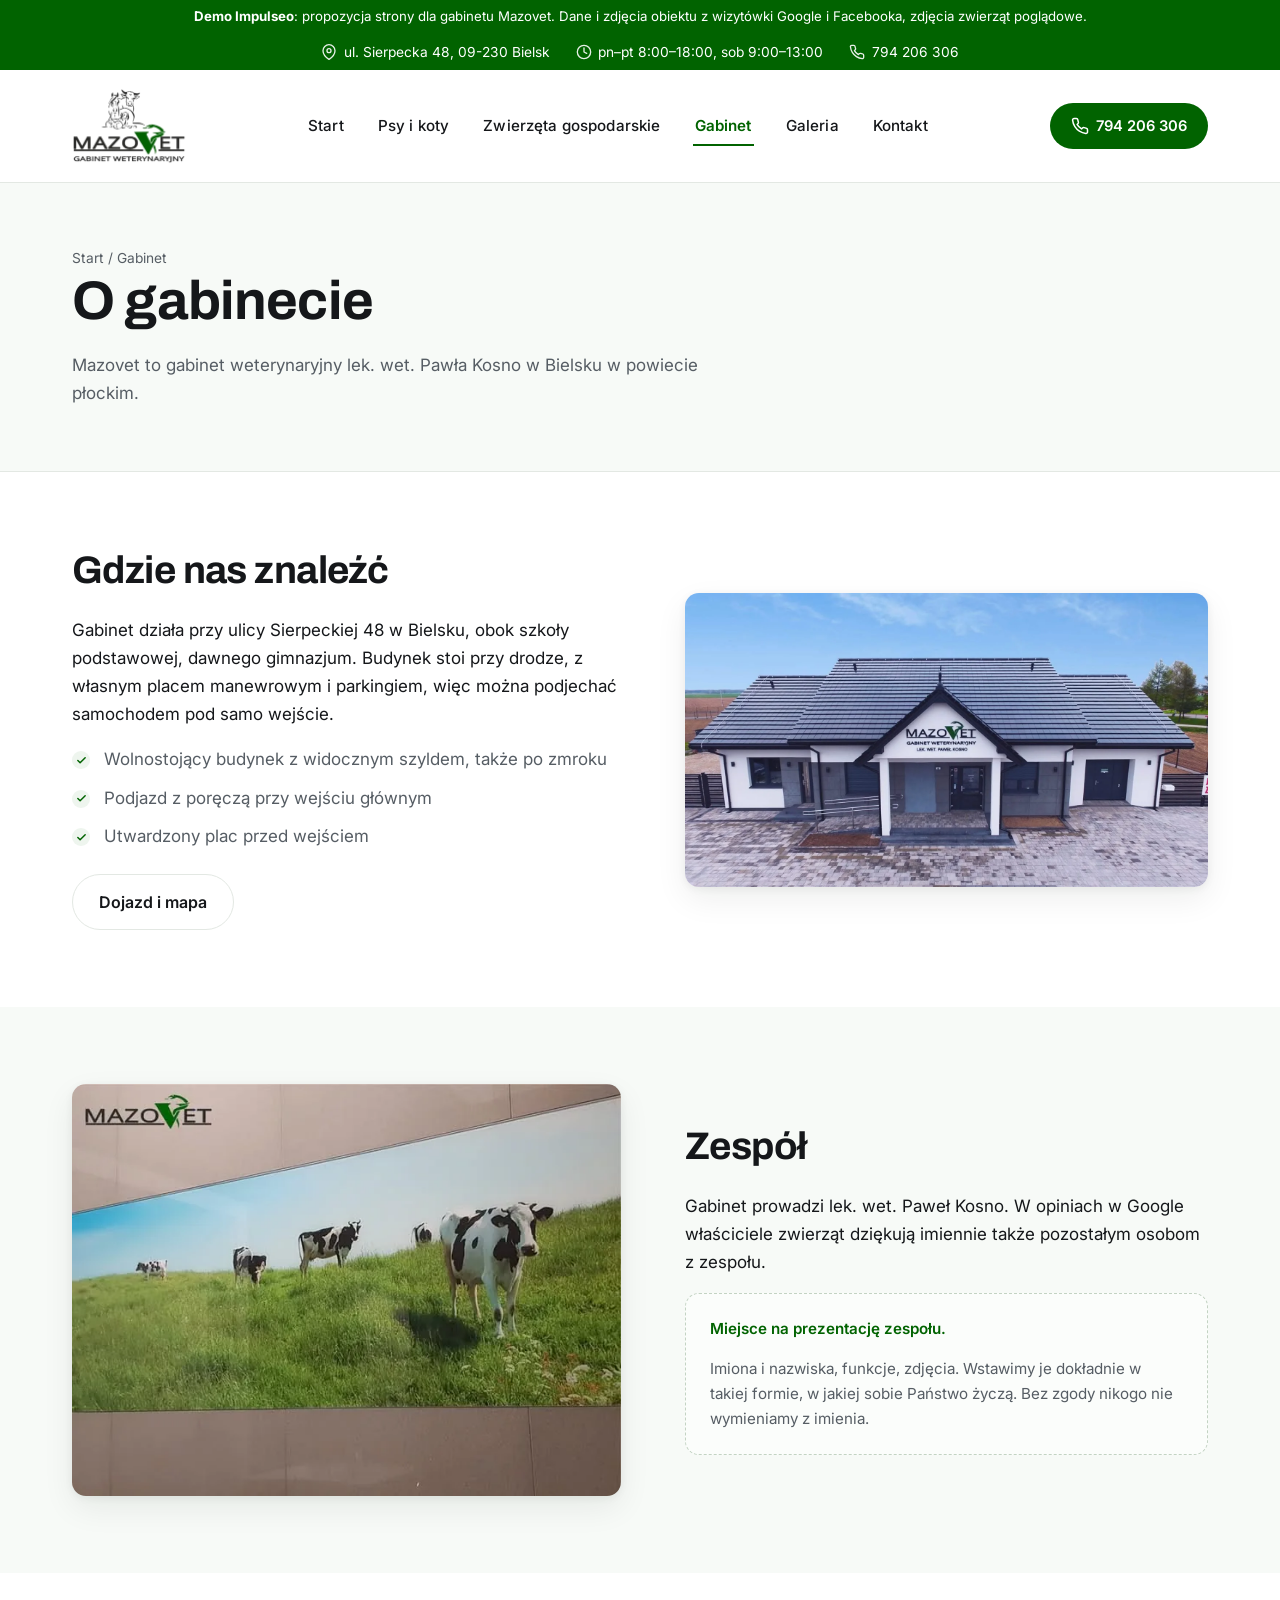
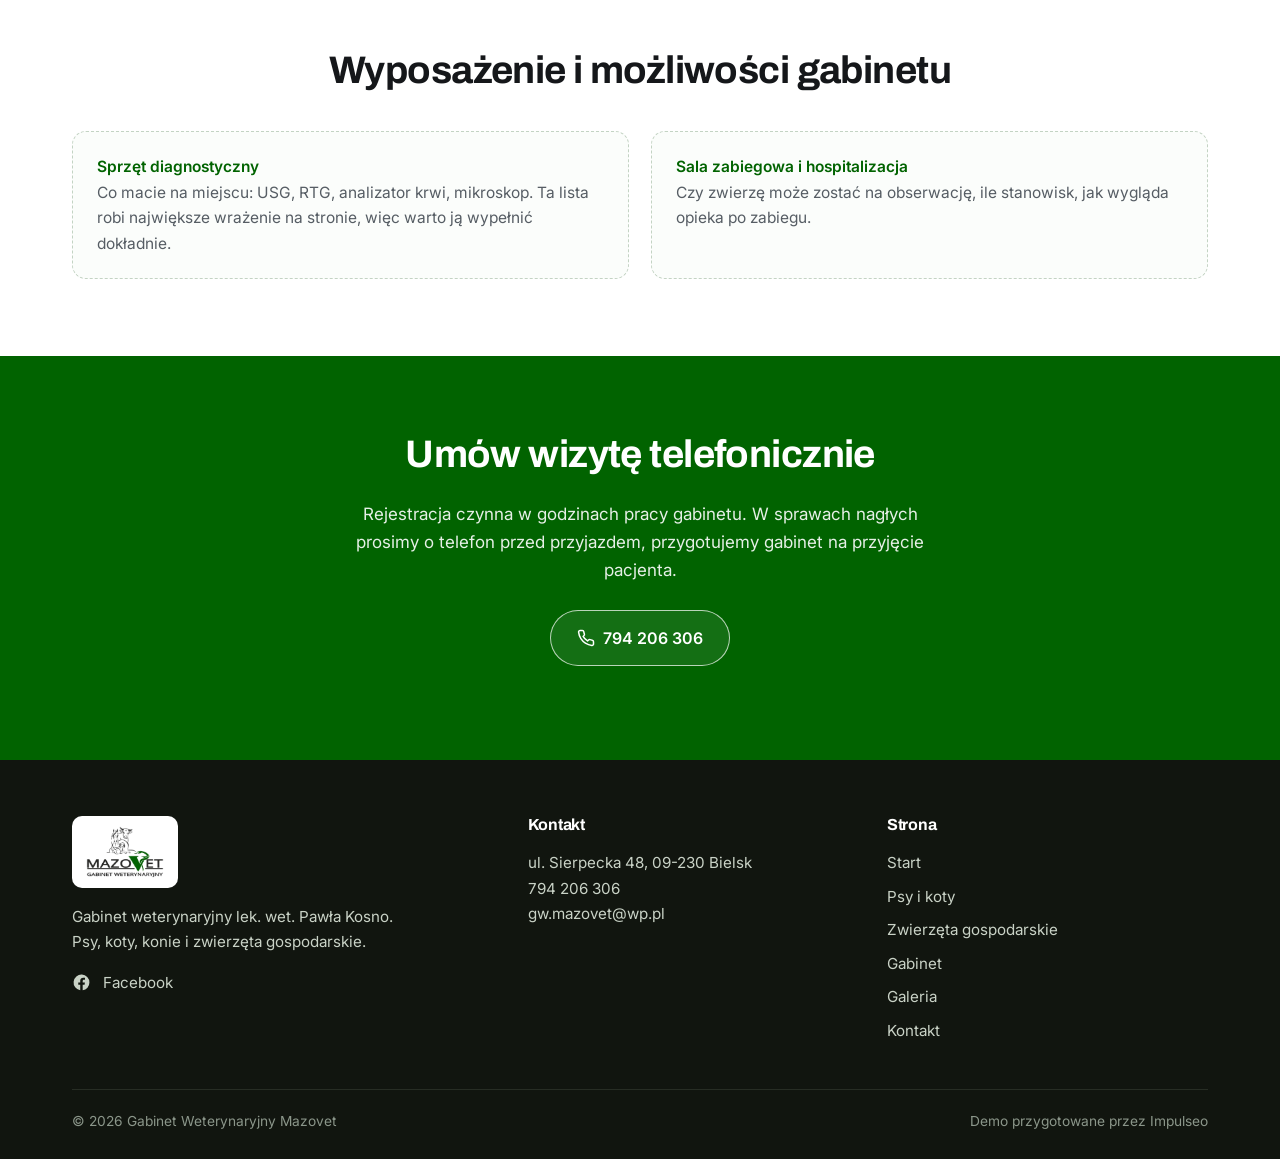
==== commit 894ce013: "Nagłówek: białe tło, logo po lewej, menu w jednej linii z przyciskiem kontaktu Co-Authored-By: Claud" ====
--- a/gabinet.html
+++ b/gabinet.html
@@ -19,7 +19,7 @@
 <link rel="preconnect" href="https://fonts.googleapis.com">
 <link rel="preconnect" href="https://fonts.gstatic.com" crossorigin>
 <link href="https://fonts.googleapis.com/css2?family=Archivo:wght@600;700&family=Inter:wght@400;500;600&display=swap" rel="stylesheet">
-<link rel="stylesheet" href="assets/style.css?v=66fef443">
+<link rel="stylesheet" href="assets/style.css?v=1ff86225">
 </head>
 <body>
 
@@ -36,16 +36,16 @@
     </div>
   </div>
   <div class="head-bg">
-  <div class="head-main">
-    <a class="brand" href="index.html">
-      <img src="assets/img/logo.png?v=a83ef169" alt="Mazovet, Gabinet Weterynaryjny" width="461" height="307">
-    </a>
-    <a class="btn btn-primary btn-sm head-cta" href="tel:+48794206306"><svg viewBox="0 0 24 24" fill="none" stroke="currentColor" stroke-width="2" stroke-linecap="round" stroke-linejoin="round"><path d="M22 16.92v3a2 2 0 0 1-2.18 2 19.79 19.79 0 0 1-8.63-3.07 19.5 19.5 0 0 1-6-6 19.79 19.79 0 0 1-3.07-8.67A2 2 0 0 1 4.11 2h3a2 2 0 0 1 2 1.72c.13.96.36 1.9.7 2.81a2 2 0 0 1-.45 2.11L8.09 9.91a16 16 0 0 0 6 6l1.27-1.27a2 2 0 0 1 2.11-.45c.9.34 1.85.57 2.81.7A2 2 0 0 1 22 16.92z"/></svg> 794 206 306</a>
-    <button class="burger" aria-expanded="false" aria-controls="mainnav" aria-label="Menu">
-      <span></span><span></span><span></span>
-    </button>
-  </div>
-  <nav class="mainnav" id="mainnav" aria-label="Główna"><a href="index.html">Start</a><a href="psy-i-koty.html">Psy i koty</a><a href="zwierzeta-gospodarskie.html">Zwierzęta gospodarskie</a><a href="gabinet.html" aria-current="page">Gabinet</a><a href="galeria.html">Galeria</a><a href="kontakt.html">Kontakt</a></nav>
+    <div class="head-in">
+      <a class="brand" href="index.html">
+        <img src="assets/img/logo.png?v=a83ef169" alt="Mazovet, Gabinet Weterynaryjny" width="461" height="307">
+      </a>
+      <nav class="mainnav" id="mainnav" aria-label="Główna"><a href="index.html">Start</a><a href="psy-i-koty.html">Psy i koty</a><a href="zwierzeta-gospodarskie.html">Zwierzęta gospodarskie</a><a href="gabinet.html" aria-current="page">Gabinet</a><a href="galeria.html">Galeria</a><a href="kontakt.html">Kontakt</a></nav>
+      <a class="btn btn-primary btn-sm head-cta" href="tel:+48794206306"><svg viewBox="0 0 24 24" fill="none" stroke="currentColor" stroke-width="2" stroke-linecap="round" stroke-linejoin="round"><path d="M22 16.92v3a2 2 0 0 1-2.18 2 19.79 19.79 0 0 1-8.63-3.07 19.5 19.5 0 0 1-6-6 19.79 19.79 0 0 1-3.07-8.67A2 2 0 0 1 4.11 2h3a2 2 0 0 1 2 1.72c.13.96.36 1.9.7 2.81a2 2 0 0 1-.45 2.11L8.09 9.91a16 16 0 0 0 6 6l1.27-1.27a2 2 0 0 1 2.11-.45c.9.34 1.85.57 2.81.7A2 2 0 0 1 22 16.92z"/></svg> 794 206 306</a>
+      <button class="burger" aria-expanded="false" aria-controls="mainnav" aria-label="Menu">
+        <span></span><span></span><span></span>
+      </button>
+    </div>
   </div>
 </header>
 
--- a/assets/style.css
+++ b/assets/style.css
@@ -40,16 +40,9 @@
 .demo-bar{background:var(--green);color:#fff;font-size:.83rem;text-align:center;padding:.55em 20px;line-height:1.45}
 .demo-bar b{font-weight:700}
 
-/* ---------- nagłówek: gruby, logo centralnie ---------- */
+/* ---------- nagłówek: gruby, biały, logo po lewej ---------- */
 .site-head{position:relative;z-index:40;background:#fff;border-bottom:1px solid var(--line)}
-.head-bg{
-  position:relative;
-  background-image:linear-gradient(rgba(255,255,255,.955),rgba(255,255,255,.975)),url("img/klinika.webp");
-  background-size:cover;background-position:center 34%;
-}
-.site-head.over{position:absolute;left:0;right:0;border-bottom:0;background:transparent}
-.site-head.over .head-bg{background-image:linear-gradient(rgba(255,255,255,.9),rgba(255,255,255,.94)),url("img/klinika.webp");backdrop-filter:blur(6px)}
-.site-head.solid .head-bg{background-image:linear-gradient(rgba(255,255,255,.97),rgba(255,255,255,.985)),url("img/klinika.webp")}
+.head-bg{background:#fff}
 .topbar{background:var(--green);color:#fff;font-size:.86rem}
 .topbar .wrap{display:flex;gap:26px;align-items:center;justify-content:center;flex-wrap:wrap;padding-top:.5em;padding-bottom:.5em}
 .topbar a{text-decoration:none}
@@ -57,18 +50,21 @@
 .topbar .ti{display:inline-flex;align-items:center;gap:.5em;white-space:nowrap}
 .topbar svg{width:16px;height:16px;flex:0 0 auto;opacity:.9}
 
-.head-main{display:flex;align-items:center;justify-content:center;padding:20px 22px 14px;position:relative}
-.head-main .brand{display:block}
-.head-main .brand img{height:88px;width:auto}
-.mainnav{display:flex;justify-content:center;gap:34px;flex-wrap:wrap;padding:0 22px 18px}
+.head-in{
+  max-width:1180px;margin:0 auto;padding:18px 22px;
+  display:flex;align-items:center;gap:28px;position:relative;
+}
+.head-in .brand{display:block;flex:0 0 auto}
+.head-in .brand img{height:76px;width:auto}
+.mainnav{flex:1 1 auto;display:flex;justify-content:center;align-items:center;gap:30px;flex-wrap:wrap}
 .mainnav a{
   text-decoration:none;font-size:.95rem;font-weight:500;letter-spacing:.01em;
-  padding:6px 2px;border-bottom:2px solid transparent;color:var(--ink);
+  padding:6px 2px;border-bottom:2px solid transparent;color:var(--ink);white-space:nowrap;
 }
 .mainnav a:hover{color:var(--green);border-bottom-color:var(--green)}
 .mainnav a[aria-current="page"]{color:var(--green);border-bottom-color:var(--green);font-weight:600}
-.head-cta{position:absolute;right:22px;top:50%;transform:translateY(-50%)}
-.burger{display:none;position:absolute;right:18px;top:50%;transform:translateY(-50%);width:46px;height:42px;border:1px solid var(--line);border-radius:10px;background:#fff;cursor:pointer}
+.head-cta{flex:0 0 auto}
+.burger{display:none;width:46px;height:42px;border:1px solid var(--line);border-radius:10px;background:#fff;cursor:pointer;flex:0 0 auto;margin-left:auto}
 .burger span{display:block;width:20px;height:2px;background:var(--ink);margin:4px auto;border-radius:2px;transition:.2s}
 .burger[aria-expanded="true"] span:nth-child(1){transform:translateY(6px) rotate(45deg)}
 .burger[aria-expanded="true"] span:nth-child(2){opacity:0}
@@ -86,7 +82,7 @@
 .btn-sm{padding:10px 20px;font-size:.92rem}
 
 /* ---------- hero ---------- */
-.hero{position:relative;min-height:clamp(620px,84vh,820px);padding-top:calc(var(--head-h) + 46px);display:flex;align-items:flex-end;color:#fff;overflow:hidden}
+.hero{position:relative;min-height:clamp(520px,72vh,700px);display:flex;align-items:flex-end;color:#fff;overflow:hidden}
 .hero-img{position:absolute;inset:0}
 .hero-img img{width:100%;height:100%;object-fit:cover;object-position:center 58%}
 .hero-img::after{content:"";position:absolute;inset:0;background:linear-gradient(180deg,rgba(10,20,10,.34) 0%,rgba(10,20,10,.12) 34%,rgba(8,16,8,.72) 100%),linear-gradient(100deg,rgba(6,14,6,.66) 0%,rgba(6,14,6,.34) 44%,rgba(6,14,6,.04) 72%)}
@@ -221,6 +217,12 @@
 .js .reveal.in{opacity:1;transform:none}
 
 /* ---------- responsywność ---------- */
+@media (max-width:1120px){
+  .head-in{gap:18px}
+  .mainnav{gap:20px}
+  .mainnav a{font-size:.9rem}
+  .head-in .brand img{height:66px}
+}
 @media (max-width:980px){
   .g4{grid-template-columns:repeat(2,1fr)}
   .g3{grid-template-columns:repeat(2,1fr)}
@@ -234,18 +236,17 @@
   body{font-size:16px}
   .topbar .wrap{gap:14px;font-size:.8rem}
   .topbar .ti.hide-m{display:none}
-  .head-main{padding:14px 22px 12px}
-  .head-main .brand img{height:58px}
+  .head-in{padding:12px 18px;gap:12px;flex-wrap:wrap}
+  .head-in .brand img{height:54px}
   .head-cta{display:none}
   .burger{display:block}
   .mainnav{
-    display:none;flex-direction:column;gap:0;padding:0 22px 14px;
+    display:none;flex-basis:100%;flex-direction:column;justify-content:flex-start;gap:0;padding:4px 0 8px;
   }
   .mainnav.open{display:flex}
   .mainnav a{padding:13px 0;border-bottom:1px solid var(--line);width:100%}
   .mainnav a:hover{border-bottom-color:var(--line)}
-  .site-head.over{position:relative;background:#fff}
-  .hero{min-height:auto;padding-top:clamp(170px,40vw,240px)}
+  .hero{min-height:clamp(420px,62vh,560px)}
   .g2,.g3,.g4{grid-template-columns:1fr}
   .gal{grid-template-columns:1fr}
   .gal img{height:230px}
